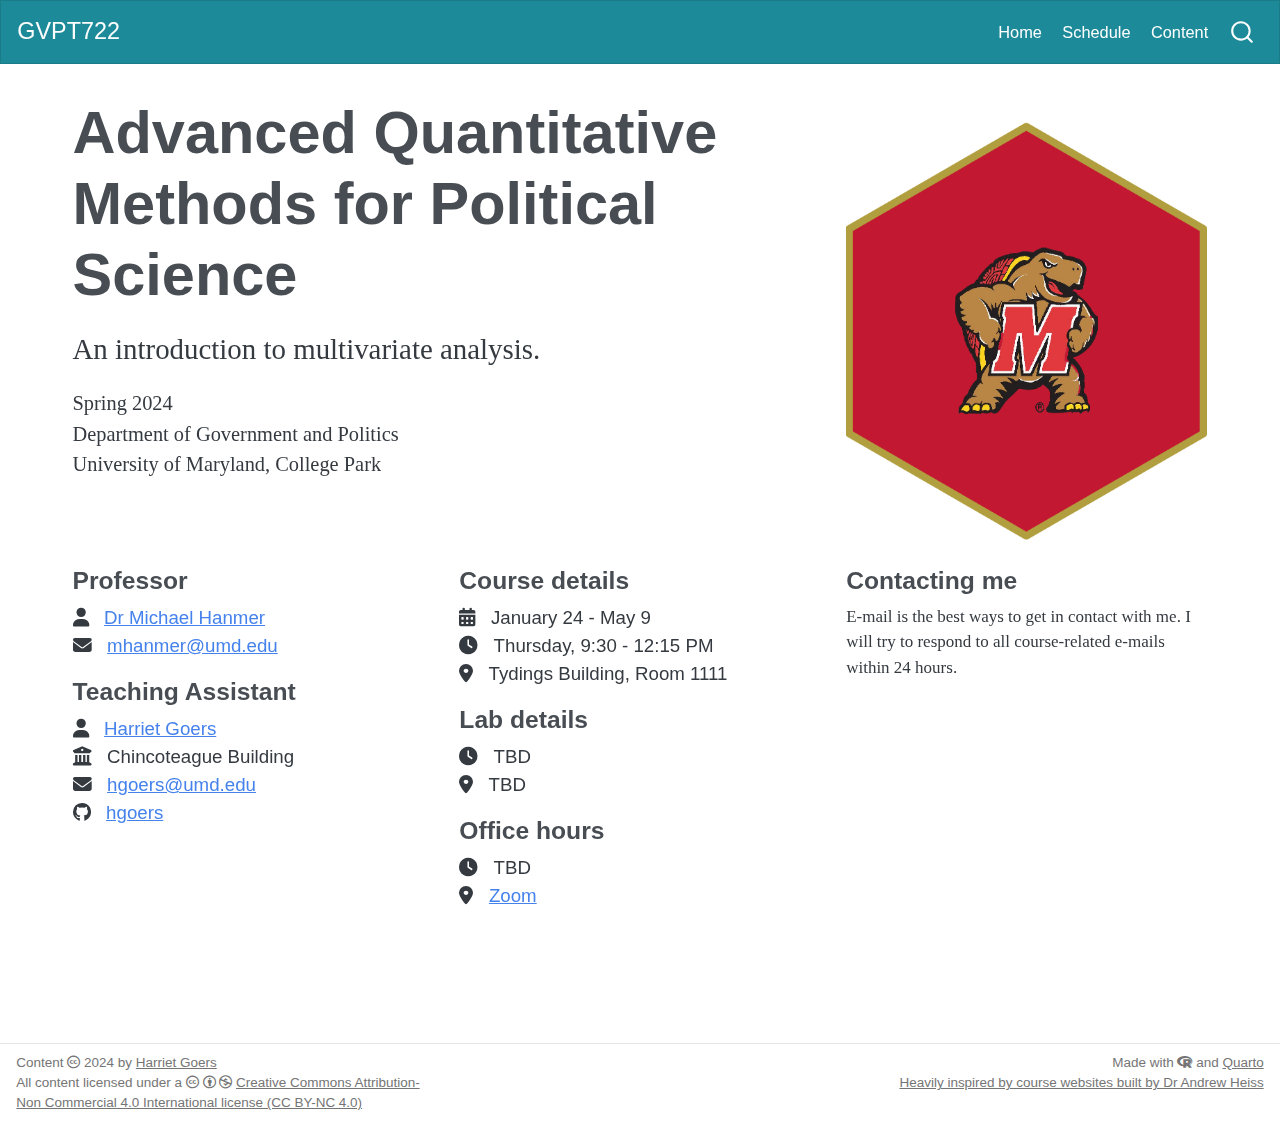
==== docs/index.html @ f6cb1228 "Initial commit" ====
<!DOCTYPE html>
<html xmlns="http://www.w3.org/1999/xhtml" lang="en" xml:lang="en"><head>

<meta charset="utf-8">
<meta name="generator" content="quarto-1.3.450">

<meta name="viewport" content="width=device-width, initial-scale=1.0, user-scalable=yes">


<title>GVPT722 - Advanced Quantitative Methods for Political Science</title>
<style>
code{white-space: pre-wrap;}
span.smallcaps{font-variant: small-caps;}
div.columns{display: flex; gap: min(4vw, 1.5em);}
div.column{flex: auto; overflow-x: auto;}
div.hanging-indent{margin-left: 1.5em; text-indent: -1.5em;}
ul.task-list{list-style: none;}
ul.task-list li input[type="checkbox"] {
  width: 0.8em;
  margin: 0 0.8em 0.2em -1em; /* quarto-specific, see https://github.com/quarto-dev/quarto-cli/issues/4556 */ 
  vertical-align: middle;
}
</style>


<script src="site_libs/quarto-nav/quarto-nav.js"></script>
<script src="site_libs/clipboard/clipboard.min.js"></script>
<script src="site_libs/quarto-search/autocomplete.umd.js"></script>
<script src="site_libs/quarto-search/fuse.min.js"></script>
<script src="site_libs/quarto-search/quarto-search.js"></script>
<meta name="quarto:offset" content="./">
<link href=".//files/img/hex-testudo.png" rel="icon" type="image/png">
<script src="site_libs/quarto-html/quarto.js"></script>
<script src="site_libs/quarto-html/popper.min.js"></script>
<script src="site_libs/quarto-html/tippy.umd.min.js"></script>
<script src="site_libs/quarto-html/anchor.min.js"></script>
<link href="site_libs/quarto-html/tippy.css" rel="stylesheet">
<link href="site_libs/quarto-html/quarto-syntax-highlighting.css" rel="stylesheet" id="quarto-text-highlighting-styles">
<script src="site_libs/bootstrap/bootstrap.min.js"></script>
<link href="site_libs/bootstrap/bootstrap-icons.css" rel="stylesheet">
<link href="site_libs/bootstrap/bootstrap.min.css" rel="stylesheet" id="quarto-bootstrap" data-mode="light">
<link href="site_libs/quarto-contrib/fontawesome6-0.1.0/all.css" rel="stylesheet">
<link href="site_libs/quarto-contrib/fontawesome6-0.1.0/latex-fontsize.css" rel="stylesheet">
<script id="quarto-search-options" type="application/json">{
  "location": "navbar",
  "copy-button": false,
  "collapse-after": 3,
  "panel-placement": "end",
  "type": "overlay",
  "limit": 20,
  "language": {
    "search-no-results-text": "No results",
    "search-matching-documents-text": "matching documents",
    "search-copy-link-title": "Copy link to search",
    "search-hide-matches-text": "Hide additional matches",
    "search-more-match-text": "more match in this document",
    "search-more-matches-text": "more matches in this document",
    "search-clear-button-title": "Clear",
    "search-detached-cancel-button-title": "Cancel",
    "search-submit-button-title": "Submit",
    "search-label": "Search"
  }
}</script>


<link rel="stylesheet" href="html/custom.css">
</head>

<body class="nav-fixed">

<div id="quarto-search-results"></div>
  <header id="quarto-header" class="headroom fixed-top">
    <nav class="navbar navbar-expand-lg navbar-dark ">
      <div class="navbar-container container-fluid">
      <div class="navbar-brand-container">
    <a class="navbar-brand" href="./index.html">
    <span class="navbar-title">GVPT722</span>
    </a>
  </div>
            <div id="quarto-search" class="" title="Search"></div>
          <button class="navbar-toggler" type="button" data-bs-toggle="collapse" data-bs-target="#navbarCollapse" aria-controls="navbarCollapse" aria-expanded="false" aria-label="Toggle navigation" onclick="if (window.quartoToggleHeadroom) { window.quartoToggleHeadroom(); }">
  <span class="navbar-toggler-icon"></span>
</button>
          <div class="collapse navbar-collapse" id="navbarCollapse">
            <ul class="navbar-nav navbar-nav-scroll ms-auto">
  <li class="nav-item">
    <a class="nav-link active" href="./index.html" rel="" target="" aria-current="page">
 <span class="menu-text">Home</span></a>
  </li>  
  <li class="nav-item">
    <a class="nav-link" href="./schedule.qmd" rel="" target="">
 <span class="menu-text">Schedule</span></a>
  </li>  
  <li class="nav-item">
    <a class="nav-link" href="./content/01-introduction.html" rel="" target="">
 <span class="menu-text">Content</span></a>
  </li>  
</ul>
            <div class="quarto-navbar-tools">
</div>
          </div> <!-- /navcollapse -->
      </div> <!-- /container-fluid -->
    </nav>
</header>
<!-- content -->
<div id="quarto-content" class="quarto-container page-columns page-rows-contents page-layout-full page-navbar">
<!-- sidebar -->
<!-- margin-sidebar -->
    
<!-- main -->
<main class="content column-page" id="quarto-document-content">

<div class="grid title-block">
    <div class="course-details-title-block g-col-12 g-col-sm-8 order-2 order-sm-1 text-center text-sm-start">
        <h1 class="course-title">
            Advanced Quantitative Methods for Political Science
        </h1>
        <div class="course-subtitle">
            <p>An introduction to multivariate analysis.</p>
        </div>
        <div class="course-meta">
            <p></p><p>Spring 2024<br>Department of Government and Politics<br>University of Maryland, College Park</p><p></p>
        </div>
    </div>
    <div class="g-col-12 g-col-sm-4 order-1 order-sm-2">
      <div class="grid" style="--bs-columns: 5;">
        <div class="g-col-1 g-col-sm-0"></div>
        <div class="g-col-3 g-col-sm-5"><img src="./files/img/hex-testudo.png" class="img-fluid"></div>
        <div class="g-col-1 g-col-sm-0"></div>
      </div>
    </div>
</div>

<div class="home">
<div class="grid course-details">
<div class="g-col-12 g-col-sm-6 g-col-md-4">
<section id="professor" class="level3">
<h3 class="anchored" data-anchor-id="professor">Professor</h3>
<ul>
<li><i class="fa-solid fa-user" aria-label="user"></i> &nbsp; <a href="https://www.harrietgoers.com">Dr Michael Hanmer</a></li>
<li><i class="fa-solid fa-envelope" aria-label="envelope"></i> &nbsp; <a href="mailto:mhanmer@umd.edu">mhanmer@umd.edu</a></li>
</ul>
</section>
<section id="teaching-assistant" class="level3">
<h3 class="anchored" data-anchor-id="teaching-assistant">Teaching Assistant</h3>
<ul>
<li><i class="fa-solid fa-user" aria-label="user"></i> &nbsp; <a href="https://www.harrietgoers.com">Harriet Goers</a></li>
<li><i class="fa-solid fa-university" aria-label="university"></i> &nbsp; Chincoteague Building</li>
<li><i class="fa-solid fa-envelope" aria-label="envelope"></i> &nbsp; <a href="mailto:hgoers@umd.edu">hgoers@umd.edu</a></li>
<li><i class="fa-brands fa-github" aria-label="github"></i> &nbsp; <a href="https://github.com/hgoers">hgoers</a></li>
</ul>
</section>
</div>
<div class="g-col-12 g-col-sm-6 g-col-md-4">
<section id="course-details" class="level3">
<h3 class="anchored" data-anchor-id="course-details">Course details</h3>
<ul>
<li><i class="fa-solid fa-calendar-alt" aria-label="calendar-alt"></i> &nbsp; January 24 - May 9</li>
<li><i class="fa-solid fa-clock" aria-label="clock"></i> &nbsp; Thursday, 9:30 - 12:15 PM</li>
<li><i class="fa-solid fa-location-dot" aria-label="location-dot"></i> &nbsp; Tydings Building, Room 1111</li>
</ul>
</section>
<section id="lab-details" class="level3">
<h3 class="anchored" data-anchor-id="lab-details">Lab details</h3>
<ul>
<li><i class="fa-solid fa-clock" aria-label="clock"></i> &nbsp; TBD</li>
<li><i class="fa-solid fa-location-dot" aria-label="location-dot"></i> &nbsp; TBD</li>
</ul>
</section>
<section id="office-hours" class="level3">
<h3 class="anchored" data-anchor-id="office-hours">Office hours</h3>
<ul>
<li><i class="fa-solid fa-clock" aria-label="clock"></i> &nbsp; TBD</li>
<li><i class="fa-solid fa-location-dot" aria-label="location-dot"></i> &nbsp; <a href="https://umd.zoom.us/j/94914196966">Zoom</a></li>
</ul>
</section>
</div>
<section id="contacting-me" class="level3 g-col-12 g-col-md-4 contact-policy">
<h3 class="anchored" data-anchor-id="contacting-me">Contacting me</h3>
<p>E-mail is the best ways to get in contact with me. I will try to respond to all course-related e-mails within 24 hours.</p>
</section>
</div>
</div>



</main> <!-- /main -->
<script id="quarto-html-after-body" type="application/javascript">
window.document.addEventListener("DOMContentLoaded", function (event) {
  const toggleBodyColorMode = (bsSheetEl) => {
    const mode = bsSheetEl.getAttribute("data-mode");
    const bodyEl = window.document.querySelector("body");
    if (mode === "dark") {
      bodyEl.classList.add("quarto-dark");
      bodyEl.classList.remove("quarto-light");
    } else {
      bodyEl.classList.add("quarto-light");
      bodyEl.classList.remove("quarto-dark");
    }
  }
  const toggleBodyColorPrimary = () => {
    const bsSheetEl = window.document.querySelector("link#quarto-bootstrap");
    if (bsSheetEl) {
      toggleBodyColorMode(bsSheetEl);
    }
  }
  toggleBodyColorPrimary();  
  const icon = "";
  const anchorJS = new window.AnchorJS();
  anchorJS.options = {
    placement: 'right',
    icon: icon
  };
  anchorJS.add('.anchored');
  const isCodeAnnotation = (el) => {
    for (const clz of el.classList) {
      if (clz.startsWith('code-annotation-')) {                     
        return true;
      }
    }
    return false;
  }
  const clipboard = new window.ClipboardJS('.code-copy-button', {
    text: function(trigger) {
      const codeEl = trigger.previousElementSibling.cloneNode(true);
      for (const childEl of codeEl.children) {
        if (isCodeAnnotation(childEl)) {
          childEl.remove();
        }
      }
      return codeEl.innerText;
    }
  });
  clipboard.on('success', function(e) {
    // button target
    const button = e.trigger;
    // don't keep focus
    button.blur();
    // flash "checked"
    button.classList.add('code-copy-button-checked');
    var currentTitle = button.getAttribute("title");
    button.setAttribute("title", "Copied!");
    let tooltip;
    if (window.bootstrap) {
      button.setAttribute("data-bs-toggle", "tooltip");
      button.setAttribute("data-bs-placement", "left");
      button.setAttribute("data-bs-title", "Copied!");
      tooltip = new bootstrap.Tooltip(button, 
        { trigger: "manual", 
          customClass: "code-copy-button-tooltip",
          offset: [0, -8]});
      tooltip.show();    
    }
    setTimeout(function() {
      if (tooltip) {
        tooltip.hide();
        button.removeAttribute("data-bs-title");
        button.removeAttribute("data-bs-toggle");
        button.removeAttribute("data-bs-placement");
      }
      button.setAttribute("title", currentTitle);
      button.classList.remove('code-copy-button-checked');
    }, 1000);
    // clear code selection
    e.clearSelection();
  });
  function tippyHover(el, contentFn) {
    const config = {
      allowHTML: true,
      content: contentFn,
      maxWidth: 500,
      delay: 100,
      arrow: false,
      appendTo: function(el) {
          return el.parentElement;
      },
      interactive: true,
      interactiveBorder: 10,
      theme: 'quarto',
      placement: 'bottom-start'
    };
    window.tippy(el, config); 
  }
  const noterefs = window.document.querySelectorAll('a[role="doc-noteref"]');
  for (var i=0; i<noterefs.length; i++) {
    const ref = noterefs[i];
    tippyHover(ref, function() {
      // use id or data attribute instead here
      let href = ref.getAttribute('data-footnote-href') || ref.getAttribute('href');
      try { href = new URL(href).hash; } catch {}
      const id = href.replace(/^#\/?/, "");
      const note = window.document.getElementById(id);
      return note.innerHTML;
    });
  }
      let selectedAnnoteEl;
      const selectorForAnnotation = ( cell, annotation) => {
        let cellAttr = 'data-code-cell="' + cell + '"';
        let lineAttr = 'data-code-annotation="' +  annotation + '"';
        const selector = 'span[' + cellAttr + '][' + lineAttr + ']';
        return selector;
      }
      const selectCodeLines = (annoteEl) => {
        const doc = window.document;
        const targetCell = annoteEl.getAttribute("data-target-cell");
        const targetAnnotation = annoteEl.getAttribute("data-target-annotation");
        const annoteSpan = window.document.querySelector(selectorForAnnotation(targetCell, targetAnnotation));
        const lines = annoteSpan.getAttribute("data-code-lines").split(",");
        const lineIds = lines.map((line) => {
          return targetCell + "-" + line;
        })
        let top = null;
        let height = null;
        let parent = null;
        if (lineIds.length > 0) {
            //compute the position of the single el (top and bottom and make a div)
            const el = window.document.getElementById(lineIds[0]);
            top = el.offsetTop;
            height = el.offsetHeight;
            parent = el.parentElement.parentElement;
          if (lineIds.length > 1) {
            const lastEl = window.document.getElementById(lineIds[lineIds.length - 1]);
            const bottom = lastEl.offsetTop + lastEl.offsetHeight;
            height = bottom - top;
          }
          if (top !== null && height !== null && parent !== null) {
            // cook up a div (if necessary) and position it 
            let div = window.document.getElementById("code-annotation-line-highlight");
            if (div === null) {
              div = window.document.createElement("div");
              div.setAttribute("id", "code-annotation-line-highlight");
              div.style.position = 'absolute';
              parent.appendChild(div);
            }
            div.style.top = top - 2 + "px";
            div.style.height = height + 4 + "px";
            let gutterDiv = window.document.getElementById("code-annotation-line-highlight-gutter");
            if (gutterDiv === null) {
              gutterDiv = window.document.createElement("div");
              gutterDiv.setAttribute("id", "code-annotation-line-highlight-gutter");
              gutterDiv.style.position = 'absolute';
              const codeCell = window.document.getElementById(targetCell);
              const gutter = codeCell.querySelector('.code-annotation-gutter');
              gutter.appendChild(gutterDiv);
            }
            gutterDiv.style.top = top - 2 + "px";
            gutterDiv.style.height = height + 4 + "px";
          }
          selectedAnnoteEl = annoteEl;
        }
      };
      const unselectCodeLines = () => {
        const elementsIds = ["code-annotation-line-highlight", "code-annotation-line-highlight-gutter"];
        elementsIds.forEach((elId) => {
          const div = window.document.getElementById(elId);
          if (div) {
            div.remove();
          }
        });
        selectedAnnoteEl = undefined;
      };
      // Attach click handler to the DT
      const annoteDls = window.document.querySelectorAll('dt[data-target-cell]');
      for (const annoteDlNode of annoteDls) {
        annoteDlNode.addEventListener('click', (event) => {
          const clickedEl = event.target;
          if (clickedEl !== selectedAnnoteEl) {
            unselectCodeLines();
            const activeEl = window.document.querySelector('dt[data-target-cell].code-annotation-active');
            if (activeEl) {
              activeEl.classList.remove('code-annotation-active');
            }
            selectCodeLines(clickedEl);
            clickedEl.classList.add('code-annotation-active');
          } else {
            // Unselect the line
            unselectCodeLines();
            clickedEl.classList.remove('code-annotation-active');
          }
        });
      }
  const findCites = (el) => {
    const parentEl = el.parentElement;
    if (parentEl) {
      const cites = parentEl.dataset.cites;
      if (cites) {
        return {
          el,
          cites: cites.split(' ')
        };
      } else {
        return findCites(el.parentElement)
      }
    } else {
      return undefined;
    }
  };
  var bibliorefs = window.document.querySelectorAll('a[role="doc-biblioref"]');
  for (var i=0; i<bibliorefs.length; i++) {
    const ref = bibliorefs[i];
    const citeInfo = findCites(ref);
    if (citeInfo) {
      tippyHover(citeInfo.el, function() {
        var popup = window.document.createElement('div');
        citeInfo.cites.forEach(function(cite) {
          var citeDiv = window.document.createElement('div');
          citeDiv.classList.add('hanging-indent');
          citeDiv.classList.add('csl-entry');
          var biblioDiv = window.document.getElementById('ref-' + cite);
          if (biblioDiv) {
            citeDiv.innerHTML = biblioDiv.innerHTML;
          }
          popup.appendChild(citeDiv);
        });
        return popup.innerHTML;
      });
    }
  }
});
</script>
</div> <!-- /content -->
<footer class="footer">
  <div class="nav-footer">
    <div class="nav-footer-left">Content <i class="fa-brands fa-creative-commons" aria-label="creative-commons"></i> 2024 by <a href="https://www.harrietgoers.com">Harriet Goers</a> <br> All content licensed under a <i class="fa-brands fa-creative-commons" aria-label="creative-commons"></i> <i class="fa-brands fa-creative-commons-by" aria-label="creative-commons-by"></i> <i class="fa-brands fa-creative-commons-nc" aria-label="creative-commons-nc"></i> <a href="https://creativecommons.org/licenses/by-nc/4.0/">Creative Commons Attribution-Non Commercial 4.0 International license (CC BY-NC 4.0)</a></div>   
    <div class="nav-footer-center">
      &nbsp;
    </div>
    <div class="nav-footer-right">Made with <i class="fa-brands fa-r-project" aria-label="r-project"></i> and <a href="https://quarto.org/">Quarto</a><br> <a href="https://www.andrewheiss.com/teaching/">Heavily inspired by course websites built by Dr Andrew Heiss</a></div>
  </div>
</footer>



</body></html>
---- docs/site_libs/quarto-html/tippy.css ----
.tippy-box[data-animation=fade][data-state=hidden]{opacity:0}[data-tippy-root]{max-width:calc(100vw - 10px)}.tippy-box{position:relative;background-color:#333;color:#fff;border-radius:4px;font-size:14px;line-height:1.4;white-space:normal;outline:0;transition-property:transform,visibility,opacity}.tippy-box[data-placement^=top]>.tippy-arrow{bottom:0}.tippy-box[data-placement^=top]>.tippy-arrow:before{bottom:-7px;left:0;border-width:8px 8px 0;border-top-color:initial;transform-origin:center top}.tippy-box[data-placement^=bottom]>.tippy-arrow{top:0}.tippy-box[data-placement^=bottom]>.tippy-arrow:before{top:-7px;left:0;border-width:0 8px 8px;border-bottom-color:initial;transform-origin:center bottom}.tippy-box[data-placement^=left]>.tippy-arrow{right:0}.tippy-box[data-placement^=left]>.tippy-arrow:before{border-width:8px 0 8px 8px;border-left-color:initial;right:-7px;transform-origin:center left}.tippy-box[data-placement^=right]>.tippy-arrow{left:0}.tippy-box[data-placement^=right]>.tippy-arrow:before{left:-7px;border-width:8px 8px 8px 0;border-right-color:initial;transform-origin:center right}.tippy-box[data-inertia][data-state=visible]{transition-timing-function:cubic-bezier(.54,1.5,.38,1.11)}.tippy-arrow{width:16px;height:16px;color:#333}.tippy-arrow:before{content:"";position:absolute;border-color:transparent;border-style:solid}.tippy-content{position:relative;padding:5px 9px;z-index:1}
---- docs/site_libs/quarto-html/quarto-syntax-highlighting.css ----
/* quarto syntax highlight colors */
:root {
  --quarto-hl-al-color: #ff5555;
  --quarto-hl-an-color: #75715e;
  --quarto-hl-at-color: #f92672;
  --quarto-hl-bn-color: #ae81ff;
  --quarto-hl-bu-color: #66D9EF;
  --quarto-hl-ch-color: #e6db74;
  --quarto-hl-co-color: #75715e;
  --quarto-hl-cv-color: #75715e;
  --quarto-hl-cn-color: #ae81ff;
  --quarto-hl-cf-color: #f92672;
  --quarto-hl-dt-color: #66d9ef;
  --quarto-hl-dv-color: #ae81ff;
  --quarto-hl-do-color: #75715e;
  --quarto-hl-er-color: #ff5555;
  --quarto-hl-ex-color: #a6e22e;
  --quarto-hl-fl-color: #ae81ff;
  --quarto-hl-fu-color: #a6e22e;
  --quarto-hl-im-color: #f92672;
  --quarto-hl-in-color: #f1fa8c;
  --quarto-hl-kw-color: #f92672;
  --quarto-hl-op-color: #f8f8f2;
  --quarto-hl-pp-color: #f92672;
  --quarto-hl-re-color: #75715e;
  --quarto-hl-sc-color: #ae81ff;
  --quarto-hl-ss-color: #e6db74;
  --quarto-hl-st-color: #e6db74;
  --quarto-hl-va-color: #f8f8f2;
  --quarto-hl-vs-color: #e6db74;
  --quarto-hl-wa-color: #ff5555;
}

/* other quarto variables */
:root {
  --quarto-font-monospace: SFMono-Regular, Menlo, Monaco, Consolas, "Liberation Mono", "Courier New", monospace;
}

code span.al {
  font-weight: bold;
  color: #ff5555;
}

code span.an {
  color: #75715e;
}

code span.at {
  color: #f92672;
}

code span.bn {
  color: #ae81ff;
}

code span.bu {
  color: #66D9EF;
}

code span.ch {
  color: #e6db74;
}

code span.co {
  color: #75715e;
}

code span.cv {
  color: #75715e;
}

code span.cn {
  color: #ae81ff;
}

code span.cf {
  color: #f92672;
}

code span.dt {
  font-style: italic;
  color: #66d9ef;
}

code span.dv {
  color: #ae81ff;
}

code span.do {
  color: #75715e;
}

code span.er {
  color: #ff5555;
  text-decoration: underline;
}

code span.ex {
  font-weight: bold;
  color: #a6e22e;
}

code span.fl {
  color: #ae81ff;
}

code span.fu {
  color: #a6e22e;
}

code span.im {
  color: #f92672;
}

code span.in {
  color: #f1fa8c;
}

code span.kw {
  color: #f92672;
}

pre > code.sourceCode > span {
  color: #f8f8f2;
}

code span {
  color: #f8f8f2;
}

code.sourceCode > span {
  color: #f8f8f2;
}

div.sourceCode,
div.sourceCode pre.sourceCode {
  color: #f8f8f2;
}

code span.op {
  color: #f8f8f2;
}

code span.pp {
  color: #f92672;
}

code span.re {
  color: #75715e;
}

code span.sc {
  color: #ae81ff;
}

code span.ss {
  color: #e6db74;
}

code span.st {
  color: #e6db74;
}

code span.va {
  color: #f8f8f2;
}

code span.vs {
  color: #e6db74;
}

code span.wa {
  color: #ff5555;
}

.prevent-inlining {
  content: "</";
}

/*# sourceMappingURL=debc5d5d77c3f9108843748ff7464032.css.map */
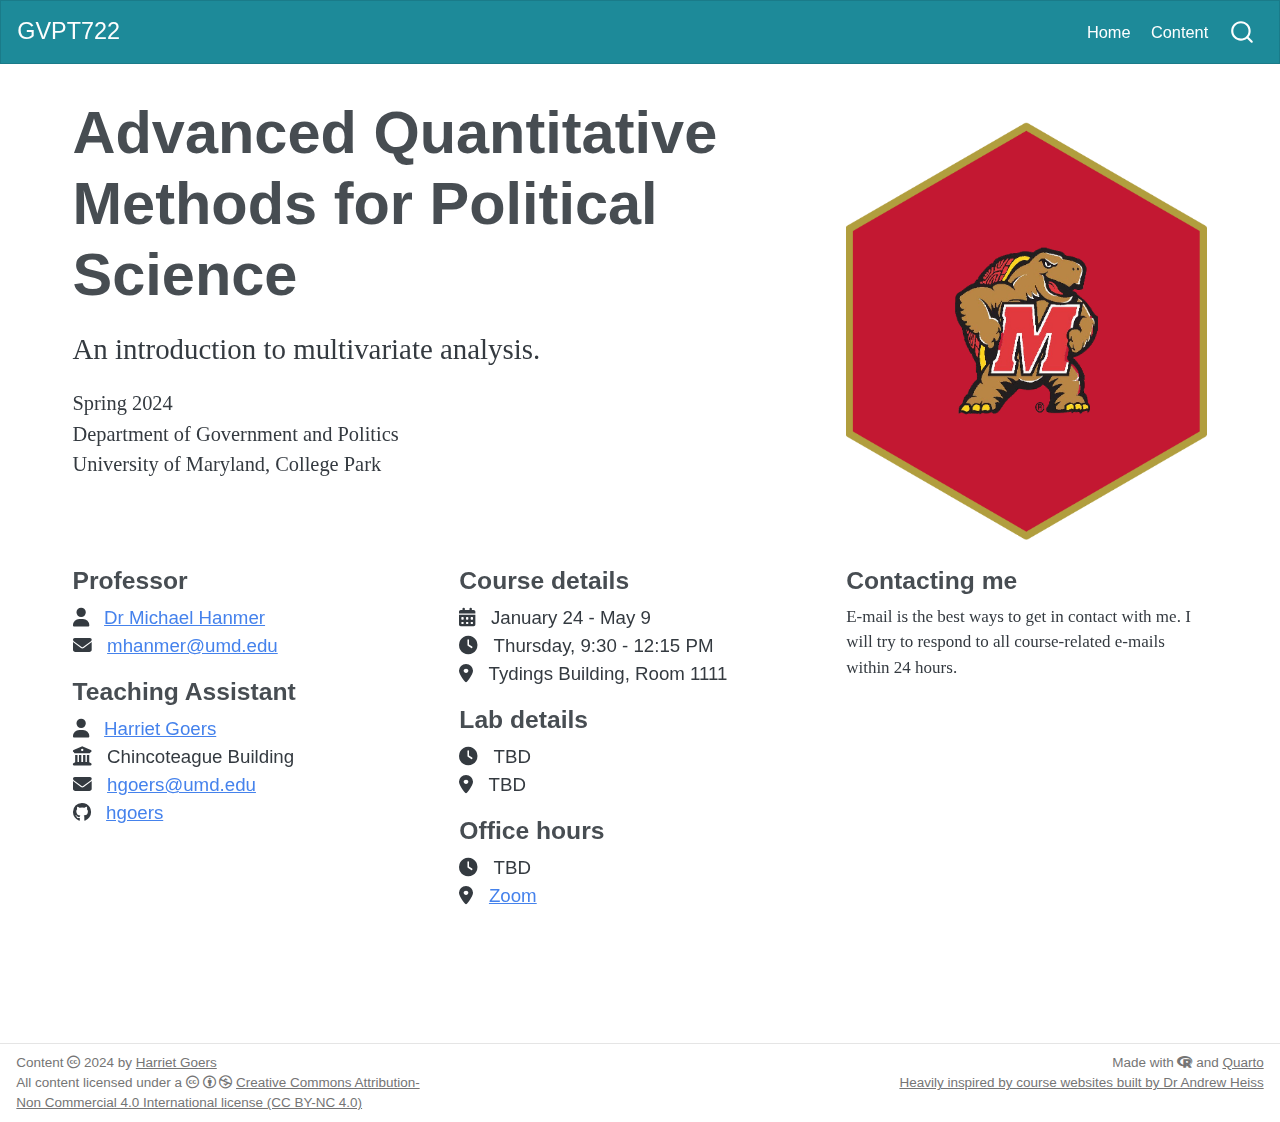
==== commit d8680acf: "Update model eval" ====
--- a/docs/index.html
+++ b/docs/index.html
@@ -86,10 +86,6 @@
   <li class="nav-item">
     <a class="nav-link active" href="./index.html" rel="" target="" aria-current="page">
  <span class="menu-text">Home</span></a>
-  </li>  
-  <li class="nav-item">
-    <a class="nav-link" href="./schedule.qmd" rel="" target="">
- <span class="menu-text">Schedule</span></a>
   </li>  
   <li class="nav-item">
     <a class="nav-link" href="./content/01-introduction.html" rel="" target="">
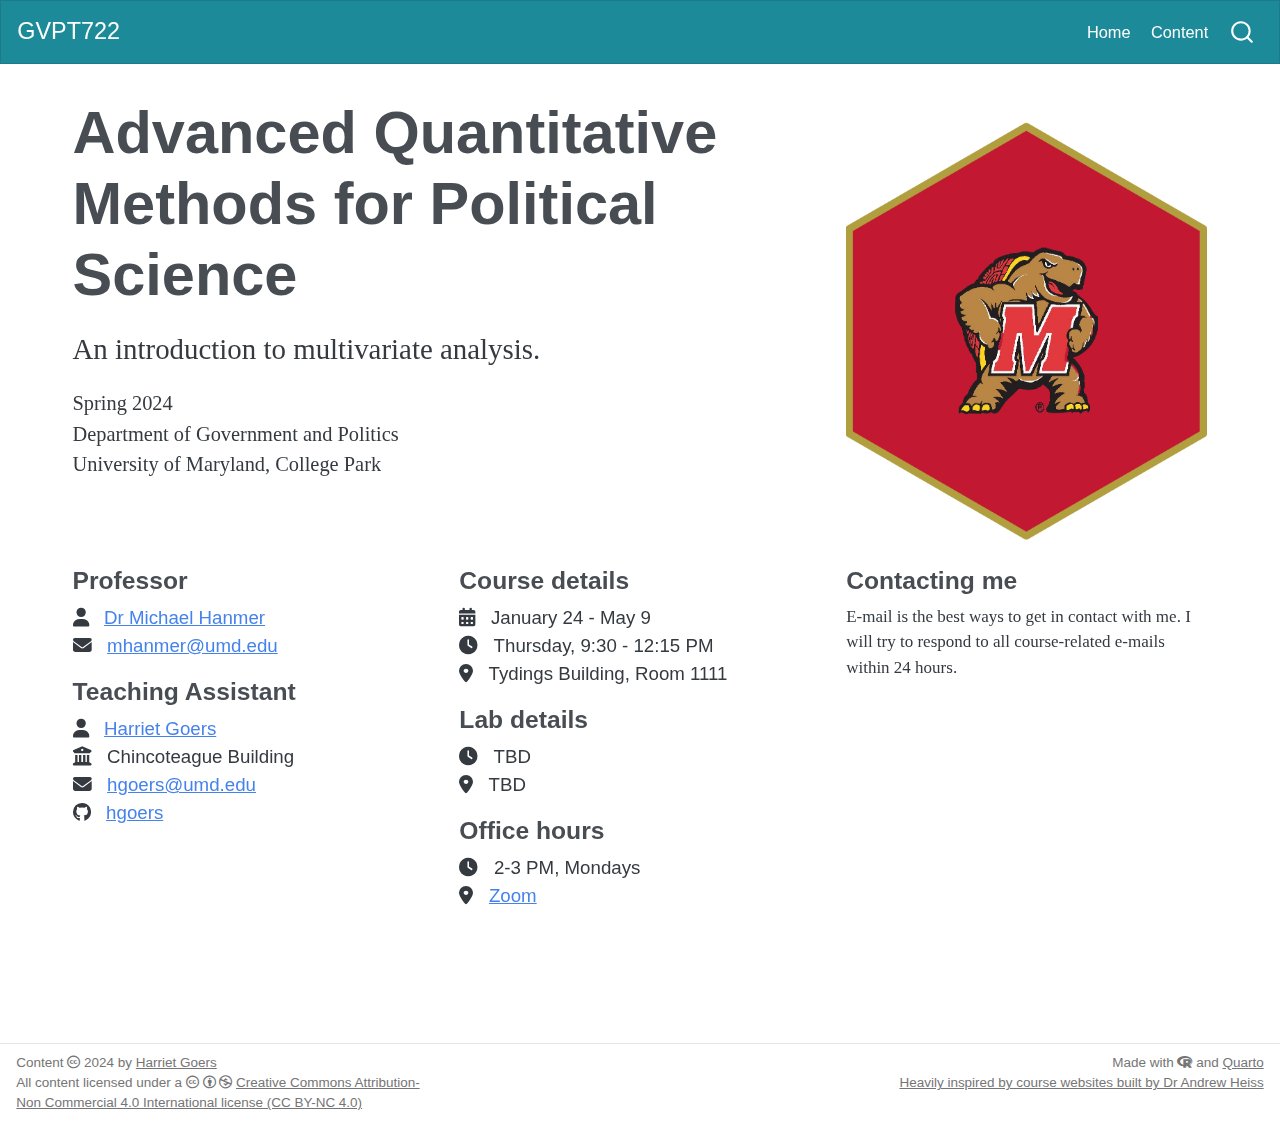
==== commit 1c05ac60: "Update office hours" ====
--- a/docs/index.html
+++ b/docs/index.html
@@ -166,8 +166,8 @@
 <section id="office-hours" class="level3">
 <h3 class="anchored" data-anchor-id="office-hours">Office hours</h3>
 <ul>
-<li><i class="fa-solid fa-clock" aria-label="clock"></i> &nbsp; TBD</li>
-<li><i class="fa-solid fa-location-dot" aria-label="location-dot"></i> &nbsp; <a href="https://umd.zoom.us/j/94914196966">Zoom</a></li>
+<li><i class="fa-solid fa-clock" aria-label="clock"></i> &nbsp; 2-3 PM, Mondays</li>
+<li><i class="fa-solid fa-location-dot" aria-label="location-dot"></i> &nbsp; <a href="https://umd.zoom.us/j/94914196966"><span>Zoom</span></a></li>
 </ul>
 </section>
 </div>
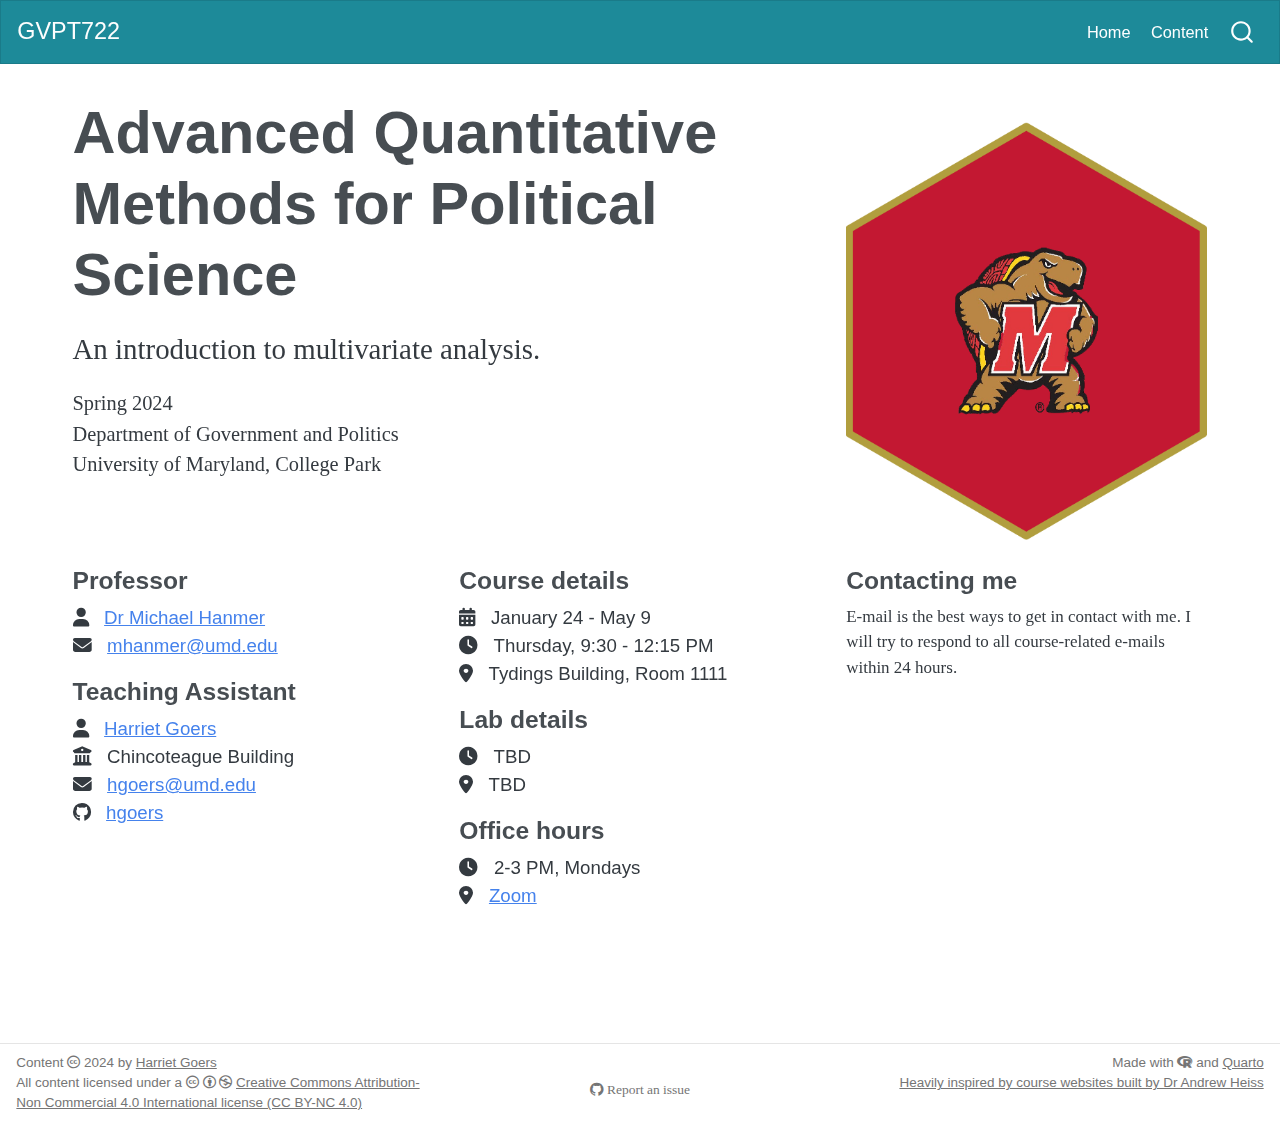
==== commit 0bef1a18: "Add link to Github issues" ====
--- a/docs/index.html
+++ b/docs/index.html
@@ -420,7 +420,7 @@
     <div class="nav-footer-left">Content <i class="fa-brands fa-creative-commons" aria-label="creative-commons"></i> 2024 by <a href="https://www.harrietgoers.com">Harriet Goers</a> <br> All content licensed under a <i class="fa-brands fa-creative-commons" aria-label="creative-commons"></i> <i class="fa-brands fa-creative-commons-by" aria-label="creative-commons-by"></i> <i class="fa-brands fa-creative-commons-nc" aria-label="creative-commons-nc"></i> <a href="https://creativecommons.org/licenses/by-nc/4.0/">Creative Commons Attribution-Non Commercial 4.0 International license (CC BY-NC 4.0)</a></div>   
     <div class="nav-footer-center">
       &nbsp;
-    </div>
+    <div class="toc-actions"><div><i class="bi bi-github"></i></div><div class="action-links"><p><a href="https://github.com/hgoers/GVPT722/issues/new" class="toc-action">Report an issue</a></p></div></div></div>
     <div class="nav-footer-right">Made with <i class="fa-brands fa-r-project" aria-label="r-project"></i> and <a href="https://quarto.org/">Quarto</a><br> <a href="https://www.andrewheiss.com/teaching/">Heavily inspired by course websites built by Dr Andrew Heiss</a></div>
   </div>
 </footer>
